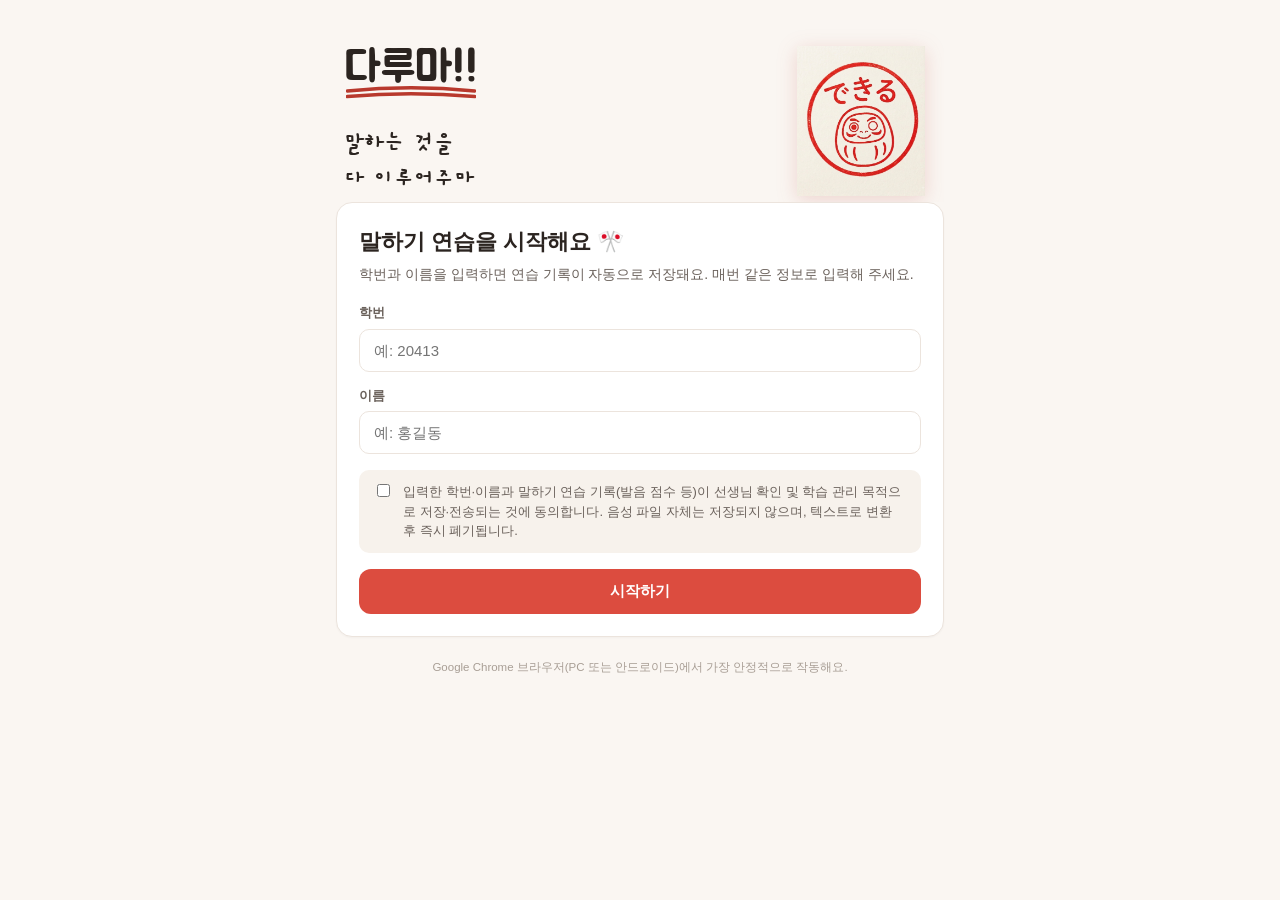
==== problem.html @ 9825a3d6 "화면을 index/problem/finish 3개 페이지로 분리하고 축패스 화면을 전용 페이지로 개편, questions.js 파일명 소문자로 통일 - index.html: 로그인" ====
<!DOCTYPE html>
<html lang="ko">
<head>
<meta charset="UTF-8">
<meta name="viewport" content="width=device-width, initial-scale=1.0, maximum-scale=1">
<title>다루마!! 일본어 말하기 연습</title>
<link rel="preconnect" href="https://fonts.googleapis.com">
<link rel="preconnect" href="https://fonts.gstatic.com" crossorigin>
<link href="https://fonts.googleapis.com/css2?family=Jua&family=Gaegu:wght@400;700&display=swap" rel="stylesheet">
<link rel="stylesheet" href="styles.css">
<script>
  /* 로그인되어 있지 않으면 화면이 잠깐이라도 보이기 전에 바로 로그인 화면으로 이동 */
  try{
    if(!localStorage.getItem("jpk_student_v1")){ location.replace("index.html"); }
  }catch(e){}
</script>
</head>
<body>
<div class="wrap">

  <header class="top">
    <div class="brand"><span class="dot"></span>다루마!!</div>
    <div class="who" id="whoBadge"></div>
  </header>

  <nav class="tabs">
    <button id="tabPractice" class="active">연습하기</button>
    <button id="tabHistory">내 기록</button>
  </nav>

  <!-- ---- 연습 탭 ---- -->
  <div id="panel-practice">
    <div class="card" id="micWarnCard" style="display:none;">
      <div class="warn-box" id="micWarnText"></div>
    </div>

    <div class="card">
      <div class="top-actions"><button class="link-btn" id="btnLogout">다른 학생으로 전환</button></div>
      <h2>카테고리 선택</h2>
      <select class="cat-select" id="selCategory"></select>
      <div class="progress-line">
        <span id="progressText">0 / 0 문장 통과</span>
        <span class="progress-bar"><span class="progress-bar-fill" id="progressBarFill" style="width:0%;"></span></span>
      </div>
    </div>

    <div class="card" id="practiceCard">
      <div class="sentence-box">
        <div class="sentence-jp" id="curJp">문장을 선택해 주세요</div>
        <div class="sentence-ko" id="curKo"></div>
      </div>

      <div class="btn-row">
        <button class="btn btn-outline" id="btnListen">🔊 모범 발음 듣기</button>
      </div>

      <div class="mic-area">
        <button class="mic-btn" id="btnMic">🎤</button>
        <div class="mic-status" id="micStatus">마이크를 눌러 따라 말해보세요</div>
      </div>

      <div id="resultArea"></div>
    </div>

    <div class="card complete-card" id="completeCard" style="display:none;">
      <div class="complete-emoji">🎉</div>
      <h2 id="completeTitle">카테고리를 모두 통과했어요!</h2>
      <p class="complete-desc" id="completeDesc">정말 잘했어요! 다음 카테고리에 도전해볼까요?</p>
      <button class="btn btn-primary" id="btnNextCategory">다음 카테고리로 이동 →</button>
      <button class="btn btn-ghost" id="btnRetryCategory" style="margin-top:10px;">이 카테고리 다시 연습하기</button>
    </div>
  </div>

  <!-- ---- 기록 탭 ---- -->
  <div id="panel-history" style="display:none;">
    <div class="card">
      <h2>나의 연습 기록</h2>
      <div class="stat-grid">
        <div class="stat-box"><div class="v" id="statCount">0</div><div class="l">총 연습 횟수</div></div>
        <div class="stat-box"><div class="v" id="statAvg">0%</div><div class="l">평균 점수</div></div>
        <div class="stat-box"><div class="v" id="statBest">0%</div><div class="l">최고 점수</div></div>
      </div>
      <canvas id="trendCanvas" height="140"></canvas>
      <div id="historyTableWrap"></div>
    </div>
  </div>

</div>

<!-- 연습 문장(문제) 목록은 questions.js에서 불러옵니다. 반드시 index.html과 같은 폴더에 두세요. -->
<script src="questions.js"></script>

<script>
(function(){
"use strict";

/* =========================================================================
   ▼▼▼ 선생님 설정 영역 (SETTINGS) ▼▼▼
   이 블록의 값만 바꾸면 앱 동작을 조정할 수 있습니다.
   ========================================================================= */
const CONFIG = {
  // 1) Google Apps Script 웹앱 배포 후 발급되는 URL을 아래 따옴표 안에 붙여넣으세요.
  //    (설정 가이드 문서 참고) 비워두면 구글시트 전송 없이 브라우저에만 기록이 저장됩니다.
  APPS_SCRIPT_URL: "https://script.google.com/macros/s/AKfycbxWez6QbJUDyUmBMSYqRfmhwI0I-8XwdIQWOw4CRKEzCA2GuaAsmgAgfom8g589A179sg/exec",

  // 2) 통과 기준 점수(%) - 이 점수 이상이면 '통과'로 표시됩니다.
  PASS_THRESHOLD: 80,

  // 3) 앱 제목 등 표시 문구를 바꾸고 싶다면 위 <title>과 .brand 텍스트를 수정하세요.
};

/* 연습 문장 목록은 questions.js 파일이 기본값(오프라인 대비용)입니다.
   Google Apps Script(구글시트의 "문제은행" 탭)에서 실시간으로 불러오는 데 성공하면
   그 내용으로 자동 교체되어, questions.js를 건드리거나 Netlify에 재배포하지 않아도
   구글시트만 수정하면 학생 화면에 바로 반영됩니다. 인터넷 문제 등으로 불러오지 못하면
   questions.js의 내용이 계속 사용됩니다. */
let ACTIVE_SENTENCES = (typeof SENTENCES !== "undefined" ? SENTENCES : []);

/* 4) 채점용 한자→히라가나 보정 사전
   음성 인식은 학생이 한자 없이 히라가나로만 말해도, 결과 텍스트를 한자로 반환하는 경우가 많습니다
   (예: "あした"라고 말해도 인식 결과는 "明日"로 나옴). questions.js의 <ruby>한자<rt>읽기</rt></ruby>
   표기가 있는 단어는 자동으로 이 사전에 채워지므로 따로 추가할 필요가 없습니다.
   아래 목록은 오프라인 대비용 기본값이며, Google Apps Script(구글시트의 "한자읽기" 탭)에서
   실시간으로 불러오는 데 성공하면 그 내용으로 자동 교체됩니다(문제은행과 동일한 방식).
   즉 앞으로는 이 코드를 직접 건드리지 않아도, 구글시트 "한자읽기" 탭에 "한자":"히라가나" 행을
   추가/수정하기만 하면 바로 반영됩니다. */
const READING_OVERRIDES_DEFAULT = {
  // 긴 단어(구)일수록 위에 먼저 매칭되도록 하기 위해 이 사전은 실제 정렬과 무관하게
  // 코드에서 자동으로 "글자 수가 긴 것부터" 우선 적용합니다. 순서는 신경쓰지 않아도 됩니다.
  "明日": "あした",
  "私": "わたし",
  "韓国人": "かんこくじん",
  "高校生": "こうこうせい",
  "お願いします": "おねがいします",
  "何ですか": "なんですか",
  "何が": "なにが",
  "得意": "とくい",
  "料理": "りょうり",
  "数学": "すうがく",
  "上手": "じょうず",
  "お喋り": "おしゃべり",
  "旅行": "りょこう",
  "音楽": "おんがく",
  "食べ物": "たべもの",
  "梅干し": "うめぼし",
  "苦手": "にがて",
  "動物": "どうぶつ",
  "猫": "ねこ",
  "好き": "すき",
  "久しぶり": "ひさしぶり",
  "行ってきます": "いってきます",
  "お邪魔します": "おじゃまします",
  "初めまして": "はじめまして",
  "お帰りなさい": "おかえりなさい",
  "ご馳走様でした": "ごちそうさまでした",
};
let ACTIVE_READING_OVERRIDES = Object.assign({}, READING_OVERRIDES_DEFAULT);

/* =========================================================================
   상태 및 저장소
   ========================================================================= */
const LS_STUDENT = "jpk_student_v1";
const LS_HISTORY_PREFIX = "jpk_history_v1_"; // + studentKey
const LS_PENDING = "jpk_pending_sync_v1";
const LS_PASSED_PREFIX = "jpk_passed_v1_"; // + studentKey

let student = null;         // {id, name}
let currentSentence = null; // {jp, ko, plain, id} — id is null for custom(직접입력) sentences
let recognition = null;
let listening = false;
let wrongStreak = 0;        // 현재 문장에서 연속으로 틀린 횟수
const skippedIds = new Set(); // 3회 연속 오답으로 건너뛴 문장 id (세션 동안만 유지)
const WRONG_STREAK_LIMIT = 3;

const $ = (sel) => document.querySelector(sel);

/* ---- 유틸: ruby 태그 제거하고 순수 텍스트만 추출 ---- */
function stripRuby(html){
  const div = document.createElement("div");
  div.innerHTML = html;
  div.querySelectorAll("rt").forEach(rt => rt.remove());
  return div.textContent.trim();
}

/* ---- 한자→히라가나 보정 사전 만들기: questions.js의 모든 <ruby>한자<rt>읽기</rt></ruby>를
   자동 수집 + READING_OVERRIDES 병합. 채점 시 한자 표기와 히라가나 표기를 같은 것으로 취급하기 위함 ---- */
function buildReadingMap(){
  const map = Object.assign({}, ACTIVE_READING_OVERRIDES);
  const rubyRe = /<ruby>([^<]+)<rt>([^<]+)<\/rt><\/ruby>/g;
  ACTIVE_SENTENCES.forEach(item => {
    let m;
    rubyRe.lastIndex = 0;
    while((m = rubyRe.exec(item.jp))){
      const kanji = m[1], reading = m[2];
      if(!map[kanji]) map[kanji] = reading;
    }
  });
  return map;
}
let READING_MAP = buildReadingMap();
let READING_MAP_KEYS = Object.keys(READING_MAP).sort((a,b) => b.length - a.length);
function refreshReadingMap(){
  READING_MAP = buildReadingMap();
  READING_MAP_KEYS = Object.keys(READING_MAP).sort((a,b) => b.length - a.length);
}

/* ---- 한자를 위 사전을 이용해 히라가나로 치환 (긴 단어부터 우선 치환) ---- */
function toReadingForm(text){
  if(!text) return text;
  let result = text;
  for(const k of READING_MAP_KEYS){
    if(result.indexOf(k) !== -1){
      result = result.split(k).join(READING_MAP[k]);
    }
  }
  return result;
}

/* ---- 정규화: 채점 전에 한자→히라가나 치환, 공백/구두점 제거, NFKC 정규화 ---- */
function normalize(str){
  if(!str) return "";
  let s = str.normalize("NFKC");
  s = toReadingForm(s);
  s = s.replace(/[\s　。、！？!?,\.「」『』・～~"'"'（）()]/g, "");
  return s;
}

/* ---- 레벤슈타인 거리 ---- */
function levenshtein(a, b){
  const al = a.length, bl = b.length;
  if(al === 0) return bl;
  if(bl === 0) return al;
  const dp = new Array(bl + 1);
  for(let j = 0; j <= bl; j++) dp[j] = j;
  for(let i = 1; i <= al; i++){
    let prev = dp[0];
    dp[0] = i;
    for(let j = 1; j <= bl; j++){
      const tmp = dp[j];
      dp[j] = Math.min(
        dp[j] + 1,
        dp[j-1] + 1,
        prev + (a[i-1] === b[j-1] ? 0 : 1)
      );
      prev = tmp;
    }
  }
  return dp[bl];
}

/* ---- 점수 계산 (0~100) ---- */
function scoreOf(target, heard){
  const t = normalize(target);
  const h = normalize(heard);
  if(t.length === 0) return 0;
  const dist = levenshtein(t, h);
  const maxLen = Math.max(t.length, h.length);
  const sim = Math.max(0, 1 - dist / maxLen);
  return Math.round(sim * 100);
}

/* ---- 최장 공통 부분수열 기반 diff 표시(정답 문장 기준으로 맞은 글자 강조) ---- */
function diffHighlight(target, heard){
  const t = normalize(target);
  const h = normalize(heard);
  const tl = t.length, hl = h.length;
  const dp = Array.from({length:tl+1}, () => new Array(hl+1).fill(0));
  for(let i=1;i<=tl;i++){
    for(let j=1;j<=hl;j++){
      dp[i][j] = t[i-1]===h[j-1] ? dp[i-1][j-1]+1 : Math.max(dp[i-1][j], dp[i][j-1]);
    }
  }
  let i=tl, j=hl;
  const matched = new Array(tl).fill(false);
  while(i>0 && j>0){
    if(t[i-1]===h[j-1]){ matched[i-1]=true; i--; j--; }
    else if(dp[i-1][j] >= dp[i][j-1]) i--;
    else j--;
  }
  let out = "";
  for(let k=0;k<tl;k++){
    out += matched[k] ? `<span class="m">${t[k]}</span>` : `<span class="x">${t[k]}</span>`;
  }
  return out;
}

/* =========================================================================
   로그인 세션
   ========================================================================= */
function studentKey(s){ return (s.id + "_" + s.name).replace(/\s+/g,""); }

function loadStudent(){
  try{
    const raw = localStorage.getItem(LS_STUDENT);
    return raw ? JSON.parse(raw) : null;
  }catch(e){ return null; }
}

function initMain(){
  $("#whoBadge").textContent = student ? (student.name + " (" + student.id + ")") : "";
  loadCategory();
  renderHistory();
}

$("#btnLogout").addEventListener("click", () => {
  if(!confirm("다른 학생으로 전환할까요? (내 기록은 이 브라우저에 그대로 남아있어요)")) return;
  localStorage.removeItem(LS_STUDENT);
  location.href = "index.html";
});

/* =========================================================================
   탭 전환
   ========================================================================= */
$("#tabPractice").addEventListener("click", () => switchTab("practice"));
$("#tabHistory").addEventListener("click", () => switchTab("history"));
function switchTab(name){
  const isP = name === "practice";
  $("#tabPractice").classList.toggle("active", isP);
  $("#tabHistory").classList.toggle("active", !isP);
  $("#panel-practice").style.display = isP ? "" : "none";
  $("#panel-history").style.display = isP ? "none" : "";
  if(!isP) renderHistory();
}

/* =========================================================================
   카테고리 선택 & 순차 진행(통과제) UI
   ========================================================================= */
function getCategoryList(){
  return [...new Set(ACTIVE_SENTENCES.map(s => s.category))];
}
function getSentencesForCategory(cat){
  return ACTIVE_SENTENCES.filter(s => s.category === cat);
}
function sentenceId(item){
  return item.category + "||" + item.jp;
}

/* ---- 통과 기록(카테고리별 진행 상황) 저장소 ---- */
function passedKey(){ return LS_PASSED_PREFIX + studentKey(student); }
function getPassedSet(){
  try{
    const raw = localStorage.getItem(passedKey());
    return new Set(raw ? JSON.parse(raw) : []);
  }catch(e){ return new Set(); }
}
function savePassedSet(set){
  localStorage.setItem(passedKey(), JSON.stringify([...set]));
}
function markPassed(id){
  const set = getPassedSet();
  set.add(id);
  savePassedSet(set);
}
function findFirstUnpassed(cat){
  const list = getSentencesForCategory(cat);
  const passed = getPassedSet();
  const candidate = list.find(item => !passed.has(sentenceId(item)) && !skippedIds.has(sentenceId(item)));
  if(candidate) return candidate;
  // 이번 세션에서 건너뛴 문장만 남았다면, 다시 처음부터 도전할 수 있도록 순환시킨다.
  return list.find(item => !passed.has(sentenceId(item))) || null;
}
function countPassedInCategory(cat){
  const list = getSentencesForCategory(cat);
  const passed = getPassedSet();
  return list.filter(item => passed.has(sentenceId(item))).length;
}
/* ---- 모든 카테고리의 모든 문장을 다 통과했는지 확인 (축패스 화면 이동 기준) ---- */
function isEverythingPassed(){
  if(ACTIVE_SENTENCES.length === 0) return false;
  const passed = getPassedSet();
  return ACTIVE_SENTENCES.every(item => passed.has(sentenceId(item)));
}

function populateCategories(){
  const cats = getCategoryList();
  const sel = $("#selCategory");
  sel.innerHTML = cats.map(c => `<option value="${c}">${c}</option>`).join("");
  sel.addEventListener("change", loadCategory);
}

/* 현재 선택된 카테고리를 기준으로, 아직 통과하지 못한 첫 문장을 보여주거나
   전부 통과했다면 축하 카드를 보여준다. */
function loadCategory(){
  if(!student) return;
  const cat = $("#selCategory").value;
  renderProgress(cat);

  const item = findFirstUnpassed(cat);
  if(item){
    $("#practiceCard").style.display = "";
    $("#completeCard").style.display = "none";
    setCurrentSentence(item.jp, item.ko, sentenceId(item));
  }else{
    $("#practiceCard").style.display = "none";
    showCategoryComplete(cat);
  }
}

function renderProgress(cat){
  const total = getSentencesForCategory(cat).length;
  const passed = countPassedInCategory(cat);
  $("#progressText").textContent = `${passed} / ${total} 문장 통과`;
  $("#progressBarFill").style.width = (total ? Math.round(passed/total*100) : 0) + "%";
}

function showCategoryComplete(cat){
  const cats = getCategoryList();
  const idx = cats.indexOf(cat);
  const nextCat = cats[idx+1];

  $("#completeCard").style.display = "";
  if(nextCat){
    $("#completeTitle").textContent = `'${cat}' 카테고리를 모두 통과했어요!`;
    $("#completeDesc").textContent = "정말 잘했어요! 다음 카테고리에 도전해볼까요?";
    $("#btnNextCategory").style.display = "";
    $("#btnNextCategory").textContent = `다음 카테고리(${nextCat})로 이동 →`;
  }else{
    $("#completeTitle").textContent = "모든 카테고리를 통과했어요! 🏆";
    $("#completeDesc").textContent = "모든 문장을 다 익혔어요. 정말 대단해요!";
    $("#btnNextCategory").style.display = "none";
  }
}

$("#btnNextCategory").addEventListener("click", () => {
  const cats = getCategoryList();
  const idx = cats.indexOf($("#selCategory").value);
  const nextCat = cats[idx+1];
  if(!nextCat) return;
  $("#selCategory").value = nextCat;
  loadCategory();
});

$("#btnRetryCategory").addEventListener("click", () => {
  const cat = $("#selCategory").value;
  if(!confirm(`'${cat}' 카테고리의 통과 기록을 초기화하고 처음부터 다시 연습할까요?`)) return;
  const set = getPassedSet();
  getSentencesForCategory(cat).forEach(item => set.delete(sentenceId(item)));
  savePassedSet(set);
  loadCategory();
});

function setCurrentSentence(jpHtml, ko, id){
  currentSentence = { jp: jpHtml, ko: ko || "", plain: stripRuby(jpHtml), id: id || null };
  wrongStreak = 0;
  $("#curJp").innerHTML = jpHtml;
  $("#curKo").textContent = ko || "";
  $("#resultArea").innerHTML = "";
  $("#micStatus").textContent = "마이크를 눌러 따라 말해보세요";
}

/* =========================================================================
   모범 발음 듣기 (TTS)
   ========================================================================= */
const TTS_UNSUPPORTED_MSG = "이 브라우저는 발음 듣기 기능을 지원하지 않아요. Google Chrome(PC 또는 안드로이드)에서 접속해 주세요.";
const TTS_FAILED_MSG = "발음 재생에 실패했어요. 다른 브라우저(Chrome 권장)에서 다시 시도해 주세요.";

$("#btnListen").addEventListener("click", () => {
  if(!currentSentence){ alert("먼저 문장을 선택해 주세요."); return; }
  if(!("speechSynthesis" in window)){ alert(TTS_UNSUPPORTED_MSG); return; }
  const utter = new SpeechSynthesisUtterance(currentSentence.plain);
  utter.lang = "ja-JP";
  utter.rate = 0.9;
  utter.onerror = () => { alert(TTS_FAILED_MSG); };
  try{
    window.speechSynthesis.cancel();
    window.speechSynthesis.speak(utter);
  }catch(err){
    alert(TTS_FAILED_MSG);
  }
});

/* =========================================================================
   음성 인식 (Web Speech API)
   ========================================================================= */
const SpeechRecognitionAPI = window.SpeechRecognition || window.webkitSpeechRecognition;
const MIC_UNSUPPORTED_MSG = "⚠️ 이 브라우저는 음성 인식을 지원하지 않아요. Google Chrome(PC 또는 안드로이드)에서 접속해 주세요. (iPhone Safari는 지원되지 않습니다)";

function initSpeechWarning(){
  if(!SpeechRecognitionAPI){
    $("#micWarnCard").style.display = "";
    $("#micWarnText").textContent = MIC_UNSUPPORTED_MSG;
    $("#btnMic").disabled = true;
    $("#btnMic").style.opacity = "0.4";
    alert(MIC_UNSUPPORTED_MSG);
  }
}

$("#btnMic").addEventListener("click", () => {
  if(!SpeechRecognitionAPI){ return; }
  if(!currentSentence){ alert("먼저 연습할 문장을 선택해 주세요."); return; }
  if(listening){ stopListening(); return; }
  startListening();
});

function startListening(){
  recognition = new SpeechRecognitionAPI();
  recognition.lang = "ja-JP";
  recognition.interimResults = false;
  recognition.maxAlternatives = 1;

  listening = true;
  $("#btnMic").classList.add("listening");
  $("#micStatus").textContent = "듣고 있어요... 문장을 말해보세요";
  $("#resultArea").innerHTML = "";

  recognition.onresult = (e) => {
    const heard = e.results[0][0].transcript;
    handleResult(heard);
  };
  recognition.onerror = (e) => {
    stopListening();
    let msg = "음성 인식 중 오류가 발생했어요. 다시 시도해 주세요.";
    let popup = null;
    if(e.error === "not-allowed" || e.error === "service-not-allowed"){
      msg = "마이크 사용 권한을 허용해 주세요.";
      popup = "마이크 사용 권한이 차단되어 있어요. 브라우저 주소창 옆 아이콘에서 마이크 권한을 허용한 뒤 다시 시도해 주세요.";
    } else if(e.error === "no-speech"){
      msg = "음성이 감지되지 않았어요. 다시 눌러서 말해보세요.";
    } else if(e.error === "audio-capture"){
      msg = "마이크를 찾을 수 없어요.";
      popup = "마이크를 찾을 수 없어요. 마이크가 연결되어 있는지, 다른 프로그램에서 사용 중이지 않은지 확인해 주세요.";
    } else if(e.error === "language-not-supported"){
      msg = "이 브라우저는 일본어 음성 인식을 지원하지 않아요.";
      popup = "이 브라우저는 일본어 음성 인식을 지원하지 않아요. Google Chrome(PC 또는 안드로이드)에서 다시 시도해 주세요.";
    } else if(e.error === "network"){
      msg = "네트워크 오류로 음성 인식에 실패했어요.";
      popup = "네트워크 오류로 음성 인식에 실패했어요. 인터넷 연결을 확인하거나 다른 브라우저(Chrome 권장)에서 다시 시도해 주세요.";
    } else if(e.error !== "aborted"){
      popup = "음성 인식 중 오류가 발생했어요. 계속되면 다른 브라우저(Chrome 권장)에서 다시 시도해 주세요.";
    }
    $("#micStatus").textContent = msg;
    if(popup) alert(popup);
  };
  recognition.onend = () => { stopListening(); };

  try{ recognition.start(); }catch(err){ stopListening(); alert(MIC_UNSUPPORTED_MSG); }
}
function stopListening(){
  listening = false;
  $("#btnMic").classList.remove("listening");
  if(recognition){ try{ recognition.stop(); }catch(e){} }
}

/* =========================================================================
   채점 결과 처리 및 기록 저장/전송
   ========================================================================= */
function handleResult(heardText){
  const target = currentSentence.plain;
  const score = scoreOf(target, heardText);
  const pass = score >= CONFIG.PASS_THRESHOLD;
  const diffHtml = diffHighlight(target, heardText);

  $("#micStatus").textContent = "마이크를 눌러 다시 연습해보세요";

  const record = {
    ts: new Date().toISOString(),
    studentId: student.id,
    studentName: student.name,
    sentence: target,
    recognized: heardText,
    score: score,
    pass: pass
  };
  saveLocalRecord(record);
  sendToSheet(record);

  const isTracked = !!currentSentence.id;
  if(pass && isTracked){
    markPassed(currentSentence.id);
    renderProgress($("#selCategory").value);
    wrongStreak = 0;
  }

  let autoAdvance = false;
  if(!pass){
    wrongStreak++;
    if(isTracked && wrongStreak >= WRONG_STREAK_LIMIT){
      skippedIds.add(currentSentence.id);
      wrongStreak = 0;
      autoAdvance = true;
    }
  }

  const finished = pass && isTracked && isEverythingPassed();
  renderResult(pass, score, diffHtml, heardText, isTracked, autoAdvance, finished);

  if(finished){
    setTimeout(() => { location.href = "finish.html"; }, 1400);
  }else if(autoAdvance){
    setTimeout(loadCategory, 1600);
  }
}

function renderResult(pass, score, diffHtml, heardText, isTracked, autoAdvance, finished){
  const cls = pass ? "pass" : "retry";
  const label = pass ? "✅ 통과!" : (autoAdvance ? "❌ 오답 (3회 연속)" : "🔁 다시 도전!");
  const advanceBtn = (pass && isTracked && !finished)
    ? `<button class="btn btn-primary" id="btnAdvance" style="margin-top:14px;">다음 문장 보기 →</button>`
    : "";
  const autoAdvanceNote = autoAdvance
    ? `<div class="small-note" style="color:var(--bad);font-weight:700;">3번 연속 오답이라 오답으로 기록하고 잠시 후 다음 문장으로 넘어갈게요...</div>`
    : "";
  const finishedNote = finished
    ? `<div class="small-note" style="color:var(--good);font-weight:700;">🎉 모든 문장을 다 익혔어요! 잠시 후 축하 화면으로 이동할게요...</div>`
    : "";
  $("#resultArea").innerHTML = `
    <div class="result-card ${cls}">
      <div class="result-top">
        <div class="result-badge ${cls}">${label}</div>
        <div class="score-num">${score}<span style="font-size:14px;">%</span></div>
      </div>
      <div class="diff-line">${diffHtml}</div>
      <div class="heard-label">내가 말한 것으로 인식된 내용</div>
      <div style="font-size:14px;color:var(--sub);">${heardText || "(인식된 내용 없음)"}</div>
      <div class="small-note">초록색: 정답과 일치 · 빨간색: 정답과 다름 (기준: ${CONFIG.PASS_THRESHOLD}% 이상 통과)</div>
      <div class="sync-note"><span class="dot-sync ${CONFIG.APPS_SCRIPT_URL ? "pending" : ""}" id="syncDot"></span><span id="syncText">${CONFIG.APPS_SCRIPT_URL ? "구글시트로 전송 중..." : "이 기기에만 저장됨 (구글시트 연동 미설정)"}</span></div>
      ${autoAdvanceNote}
      ${finishedNote}
      ${advanceBtn}
    </div>
  `;
  if(pass && isTracked && !finished){
    $("#btnAdvance").addEventListener("click", loadCategory);
  }
}

/* ---- 로컬 기록 저장 ---- */
function historyKey(){ return LS_HISTORY_PREFIX + studentKey(student); }
function getLocalHistory(){
  try{
    const raw = localStorage.getItem(historyKey());
    return raw ? JSON.parse(raw) : [];
  }catch(e){ return []; }
}
function saveLocalRecord(record){
  const hist = getLocalHistory();
  hist.push(record);
  localStorage.setItem(historyKey(), JSON.stringify(hist));
}

/* ---- 구글시트 전송 (Google Apps Script 웹앱, no-cors 방식) ---- */
function sendToSheet(record){
  if(!CONFIG.APPS_SCRIPT_URL){ return; }
  postRecord(record).then(() => {
    markSyncDot(true);
  }).catch(() => {
    queuePending(record);
    markSyncDot(false);
  });
  flushPending();
}
function markSyncDot(ok){
  const dot = document.getElementById("syncDot");
  const text = document.getElementById("syncText");
  if(!dot) return;
  dot.classList.remove("pending");
  dot.classList.add(ok ? "ok" : "");
  if(text) text.textContent = ok ? "구글시트에 저장 완료" : "전송 실패 - 다음 접속 시 자동 재전송";
}
function postRecord(record){
  return fetch(CONFIG.APPS_SCRIPT_URL, {
    method: "POST",
    mode: "no-cors",
    headers: { "Content-Type": "text/plain;charset=utf-8" },
    body: JSON.stringify(record)
  });
  // no-cors 모드에서는 응답 내용을 읽을 수 없어 성공 여부를 확실히 알 수 없지만,
  // 네트워크 오류가 없다면 정상적으로 스프레드시트에 기록됩니다.
}
function queuePending(record){
  let pending = [];
  try{ pending = JSON.parse(localStorage.getItem(LS_PENDING) || "[]"); }catch(e){}
  pending.push(record);
  localStorage.setItem(LS_PENDING, JSON.stringify(pending));
}
function flushPending(){
  if(!CONFIG.APPS_SCRIPT_URL) return;
  let pending = [];
  try{ pending = JSON.parse(localStorage.getItem(LS_PENDING) || "[]"); }catch(e){}
  if(pending.length === 0) return;
  localStorage.setItem(LS_PENDING, "[]");
  pending.forEach(r => { postRecord(r).catch(() => queuePending(r)); });
}

/* =========================================================================
   구글시트(문제은행 탭)에서 연습 문장 목록 실시간 불러오기
   실패하거나 구글시트 연동이 설정되어 있지 않으면 questions.js의 기본 목록을 그대로 사용한다.
   ========================================================================= */
function loadSentencesFromSheet(){
  if(!CONFIG.APPS_SCRIPT_URL) return Promise.resolve(false);
  const controller = (typeof AbortController !== "undefined") ? new AbortController() : null;
  const timer = controller ? setTimeout(() => controller.abort(), 6000) : null;
  return fetch(CONFIG.APPS_SCRIPT_URL + "?action=sentences", {
    method: "GET",
    signal: controller ? controller.signal : undefined
  }).then(res => {
    if(timer) clearTimeout(timer);
    if(!res.ok) return false;
    return res.json();
  }).then(data => {
    if(!Array.isArray(data) || data.length === 0) return false;
    const valid = data.every(item => item && typeof item.category === "string" && typeof item.jp === "string");
    if(!valid) return false;
    ACTIVE_SENTENCES = data.map(item => ({ category: item.category, jp: item.jp, ko: item.ko || "" }));
    refreshReadingMap();
    return true;
  }).catch(() => {
    if(timer) clearTimeout(timer);
    return false;
  });
}

/* =========================================================================
   구글시트(한자읽기 탭)에서 한자→히라가나 보정 사전 실시간 불러오기
   실패하거나 구글시트 연동이 설정되어 있지 않으면 위 READING_OVERRIDES_DEFAULT를 그대로 사용한다.
   ========================================================================= */
function loadReadingOverridesFromSheet(){
  if(!CONFIG.APPS_SCRIPT_URL) return Promise.resolve(false);
  const controller = (typeof AbortController !== "undefined") ? new AbortController() : null;
  const timer = controller ? setTimeout(() => controller.abort(), 6000) : null;
  return fetch(CONFIG.APPS_SCRIPT_URL + "?action=readings", {
    method: "GET",
    signal: controller ? controller.signal : undefined
  }).then(res => {
    if(timer) clearTimeout(timer);
    if(!res.ok) return false;
    return res.json();
  }).then(data => {
    if(!Array.isArray(data) || data.length === 0) return false;
    const valid = data.every(item => item && typeof item.kanji === "string" && typeof item.reading === "string");
    if(!valid) return false;
    const map = {};
    data.forEach(item => { if(item.kanji) map[item.kanji] = item.reading; });
    ACTIVE_READING_OVERRIDES = map;
    refreshReadingMap();
    return true;
  }).catch(() => {
    if(timer) clearTimeout(timer);
    return false;
  });
}

/* =========================================================================
   기록 탭 렌더링
   ========================================================================= */
function renderHistory(){
  if(!student) return;
  const hist = getLocalHistory();
  const count = hist.length;
  const avg = count ? Math.round(hist.reduce((a,r)=>a+r.score,0)/count) : 0;
  const best = count ? Math.max(...hist.map(r=>r.score)) : 0;

  $("#statCount").textContent = count;
  $("#statAvg").textContent = avg + "%";
  $("#statBest").textContent = best + "%";

  drawTrend(hist);

  if(count === 0){
    $("#historyTableWrap").innerHTML = `<div class="empty">아직 연습 기록이 없어요. '연습하기' 탭에서 첫 문장을 말해보세요!</div>`;
    return;
  }

  const rows = hist.slice().reverse().slice(0, 50).map(r => {
    const d = new Date(r.ts);
    const dateStr = `${d.getMonth()+1}/${d.getDate()} ${String(d.getHours()).padStart(2,"0")}:${String(d.getMinutes()).padStart(2,"0")}`;
    const color = r.pass ? "var(--good)" : "var(--bad)";
    return `<tr>
      <td>${dateStr}</td>
      <td style="max-width:150px;overflow:hidden;text-overflow:ellipsis;white-space:nowrap;">${r.sentence}</td>
      <td class="score-cell" style="color:${color}">${r.score}%</td>
    </tr>`;
  }).join("");

  $("#historyTableWrap").innerHTML = `
    <table>
      <thead><tr><th>날짜</th><th>문장</th><th>점수</th></tr></thead>
      <tbody>${rows}</tbody>
    </table>
  `;
}

function drawTrend(hist){
  const canvas = document.getElementById("trendCanvas");
  const ctx = canvas.getContext("2d");
  const dpr = window.devicePixelRatio || 1;
  const cssW = canvas.clientWidth || 300;
  const cssH = 140;
  canvas.width = cssW * dpr; canvas.height = cssH * dpr;
  ctx.setTransform(dpr,0,0,dpr,0,0);
  ctx.clearRect(0,0,cssW,cssH);

  if(hist.length === 0) return;

  const data = hist.slice(-20).map(r=>r.score);
  const padL = 30, padR = 10, padT = 14, padB = 20;
  const w = cssW - padL - padR, h = cssH - padT - padB;

  ctx.strokeStyle = "#ece4dd";
  ctx.lineWidth = 1;
  [0,25,50,75,100].forEach(v => {
    const y = padT + h - (v/100)*h;
    ctx.beginPath(); ctx.moveTo(padL,y); ctx.lineTo(cssW-padR,y); ctx.stroke();
    ctx.fillStyle = "#a89e95"; ctx.font = "10px sans-serif";
    ctx.fillText(v+"%", 2, y+3);
  });

  // 통과선
  const passY = padT + h - (CONFIG.PASS_THRESHOLD/100)*h;
  ctx.strokeStyle = "#e0a12a";
  ctx.setLineDash([4,3]);
  ctx.beginPath(); ctx.moveTo(padL,passY); ctx.lineTo(cssW-padR,passY); ctx.stroke();
  ctx.setLineDash([]);

  // 점수 라인
  ctx.strokeStyle = "#dc4c3f";
  ctx.lineWidth = 2.5;
  ctx.beginPath();
  data.forEach((v,i) => {
    const x = data.length === 1 ? padL : padL + (i/(data.length-1))*w;
    const y = padT + h - (v/100)*h;
    if(i===0) ctx.moveTo(x,y); else ctx.lineTo(x,y);
  });
  ctx.stroke();

  ctx.fillStyle = "#dc4c3f";
  data.forEach((v,i) => {
    const x = data.length === 1 ? padL : padL + (i/(data.length-1))*w;
    const y = padT + h - (v/100)*h;
    ctx.beginPath(); ctx.arc(x,y,3,0,Math.PI*2); ctx.fill();
  });
}

/* =========================================================================
   초기화
   ========================================================================= */
async function init(){
  student = loadStudent();
  if(!student){ location.replace("index.html"); return; }

  initSpeechWarning();
  // 성공하면 구글시트 최신 내용, 실패해도 각각 questions.js / READING_OVERRIDES_DEFAULT로 계속 진행
  await Promise.all([loadSentencesFromSheet(), loadReadingOverridesFromSheet()]);
  populateCategories();
  initMain();
  flushPending();
  window.addEventListener("resize", () => { if(student) drawTrend(getLocalHistory()); });
}
init();

})();
</script>
</body>
</html>
---- styles.css ----
:root{
  --primary:#dc4c3f;
  --primary-dark:#b8392d;
  --primary-light:#fdeceb;
  --ink:#2b2420;
  --sub:#6b625c;
  --bg:#faf6f2;
  --card:#ffffff;
  --line:#ece4dd;
  --good:#2f9e5c;
  --good-bg:#eafaf1;
  --bad:#d8483e;
  --bad-bg:#fdeceb;
  --radius:16px;
}
*{box-sizing:border-box;}
html,body{margin:0;padding:0;}
body{
  font-family:"Pretendard","Apple SD Gothic Neo","Noto Sans KR",-apple-system,BlinkMacSystemFont,sans-serif;
  background:var(--bg);
  color:var(--ink);
  min-height:100vh;
  line-height:1.5;
}
.wrap{max-width:640px;margin:0 auto;padding:20px 16px 60px;}
header.top{
  display:flex;align-items:center;justify-content:space-between;
  padding:14px 4px 18px;
}
header.top .brand{display:flex;align-items:center;gap:8px;font-weight:800;font-size:18px;font-family:"Jua",sans-serif;}
header.top .brand .dot{width:10px;height:10px;border-radius:50%;background:var(--primary);}
header.top .who{font-size:13px;color:var(--sub);}

/* ===== 첫 화면 상단 히어로(다루마 타이틀 + 지니) ===== */
.hero{position:relative;padding:26px 8px 6px;overflow:hidden;}
.hero-inner{display:flex;align-items:center;justify-content:space-between;gap:10px;}
.hero-text{flex:1;min-width:0;}
.hero-title{
  font-family:"Jua",sans-serif;font-size:44px;color:var(--ink);line-height:1;
  display:inline-block;position:relative;margin:0 0 14px;
}
.hero-title .underline{position:absolute;left:2px;right:2px;bottom:-10px;height:14px;}
.hero-title .underline svg{width:100%;height:100%;display:block;}
.hero-sub{
  font-family:"Gaegu",sans-serif;font-weight:700;font-size:24px;color:var(--ink);
  line-height:1.45;margin-top:22px;
}
.hero-genie{width:150px;height:150px;flex-shrink:0;object-fit:contain;filter:drop-shadow(0 4px 10px rgba(184,57,45,.18));}
@media (max-width:420px){
  .hero-title{font-size:34px;}
  .hero-sub{font-size:18px;}
  .hero-genie{width:112px;height:112px;}
}
nav.tabs{
  display:flex;gap:6px;background:#fff;border:1px solid var(--line);
  border-radius:999px;padding:4px;margin-bottom:18px;
}
nav.tabs button{
  flex:1;border:none;background:transparent;padding:10px 8px;border-radius:999px;
  font-size:14px;font-weight:700;color:var(--sub);cursor:pointer;transition:.15s;
}
nav.tabs button.active{background:var(--primary);color:#fff;}
.card{
  background:var(--card);border:1px solid var(--line);border-radius:var(--radius);
  padding:22px;margin-bottom:16px;box-shadow:0 1px 2px rgba(30,20,10,.03);
}
h1{font-size:22px;margin:0 0 6px;}
h2{font-size:17px;margin:0 0 12px;}
p.desc{color:var(--sub);font-size:14px;margin:0 0 18px;}
label{display:block;font-size:13px;font-weight:700;color:var(--sub);margin:14px 0 6px;}
label:first-of-type{margin-top:0;}
input[type=text], select, textarea{
  width:100%;padding:12px 14px;border:1.5px solid var(--line);border-radius:10px;
  font-size:15px;background:#fff;color:var(--ink);font-family:inherit;
}
input[type=text]:focus, select:focus, textarea:focus{outline:none;border-color:var(--primary);}
.btn{
  display:inline-flex;align-items:center;justify-content:center;gap:8px;
  padding:13px 18px;border-radius:12px;border:none;font-size:15px;font-weight:800;
  cursor:pointer;transition:.15s;width:100%;
}
.btn-primary{background:var(--primary);color:#fff;}
.btn-primary:hover{background:var(--primary-dark);}
.btn-primary:disabled{background:#e3bab3;cursor:not-allowed;}
.btn-outline{background:#fff;color:var(--primary);border:1.5px solid var(--primary);}
.btn-ghost{background:#f4efe9;color:var(--ink);}
.btn-row{display:flex;gap:10px;}
.btn-row .btn{width:auto;flex:1;}
.consent{
  display:flex;gap:10px;align-items:flex-start;background:#f7f2ec;border-radius:10px;
  padding:12px 14px;font-size:12.5px;color:var(--sub);margin:16px 0;
}
.consent input{margin-top:2px;}
.chip{
  display:inline-block;font-size:11.5px;font-weight:700;padding:3px 10px;border-radius:999px;
  background:var(--primary-light);color:var(--primary-dark);
}
.sentence-box{
  background:#fff8f4;border:1.5px dashed #e9c6bd;border-radius:14px;
  padding:22px 18px;text-align:center;margin:16px 0;
}
.progress-line{display:flex;align-items:center;gap:10px;margin-top:12px;font-size:12.5px;color:var(--sub);font-weight:600;}
.progress-bar{flex:1;height:7px;background:#f0e8e2;border-radius:999px;overflow:hidden;}
.progress-bar-fill{height:100%;background:var(--primary);border-radius:999px;transition:width .25s;}
.complete-card{text-align:center;}
.complete-emoji{font-size:46px;line-height:1;margin-bottom:8px;}
.complete-card h2{margin-bottom:8px;}
.complete-desc{color:var(--sub);font-size:14px;margin:0 0 20px;}
.sentence-jp{font-size:26px;font-weight:800;letter-spacing:.5px;line-height:1.6;}
.sentence-jp ruby rt{font-size:12px;color:var(--sub);font-weight:600;}
.sentence-ko{font-size:14px;color:var(--sub);margin-top:8px;}
.mic-area{display:flex;flex-direction:column;align-items:center;gap:10px;margin:22px 0 10px;}
.mic-btn{
  width:88px;height:88px;border-radius:50%;border:none;background:var(--primary);
  color:#fff;font-size:32px;cursor:pointer;display:flex;align-items:center;justify-content:center;
  box-shadow:0 4px 14px rgba(220,76,63,.35);transition:.15s;
}
.mic-btn:active{transform:scale(.94);}
.mic-btn.listening{
  background:var(--bad);animation:pulse 1.1s infinite;
}
@keyframes pulse{
  0%{box-shadow:0 0 0 0 rgba(216,72,62,.5);}
  70%{box-shadow:0 0 0 18px rgba(216,72,62,0);}
  100%{box-shadow:0 0 0 0 rgba(216,72,62,0);}
}

/* ===== 모든 카테고리 통과 축하 화면(폭죽 + 다루마) - finish.html 전용 ===== */
.finish-page{
  min-height:100vh;display:flex;align-items:center;justify-content:center;
  position:relative;overflow:hidden;
  background:linear-gradient(160deg,var(--primary) 0%,var(--primary-dark) 100%);
}
#fireworksCanvas{position:absolute;inset:0;width:100%;height:100%;}
.celeb-content{position:relative;z-index:1;text-align:center;padding:20px;}
.celeb-daruma{
  width:190px;height:190px;object-fit:contain;
  filter:drop-shadow(0 10px 22px rgba(0,0,0,.4));opacity:0;
}
.celeb-daruma.animate{
  animation:darumaPop .6s cubic-bezier(.34,1.56,.64,1) forwards,
            darumaTalk 1s ease-in-out .6s infinite;
}
@keyframes darumaPop{
  0%{opacity:0;transform:translateY(140px) scale(.2) rotate(-10deg);}
  55%{opacity:1;transform:translateY(-20px) scale(1.18) rotate(5deg);}
  78%{transform:translateY(8px) scale(.94) rotate(-3deg);}
  100%{opacity:1;transform:translateY(0) scale(1) rotate(0deg);}
}
@keyframes darumaTalk{
  0%,100%{transform:translateY(0) scale(1,1);}
  50%{transform:translateY(-12px) scale(1.05,.95);}
}
.celeb-text{
  font-family:"Jua",sans-serif;font-size:40px;color:#fff;margin-top:10px;opacity:0;
  text-shadow:0 3px 0 var(--primary-dark),0 8px 18px rgba(0,0,0,.45);
}
.celeb-text.animate{
  animation:celebTextPop .5s cubic-bezier(.34,1.56,.64,1) .5s forwards;
}
@keyframes celebTextPop{
  0%{opacity:0;transform:scale(.3) translateY(30px);}
  70%{opacity:1;transform:scale(1.12) translateY(-4px);}
  100%{opacity:1;transform:scale(1) translateY(0);}
}
.celeb-close{margin-top:28px;width:auto;padding:12px 28px;}
@media (max-width:420px){
  .celeb-daruma{width:140px;height:140px;}
  .celeb-text{font-size:28px;}
}

.mic-status{font-size:13px;color:var(--sub);font-weight:600;min-height:18px;}
.result-card{border-radius:14px;padding:18px;margin-top:16px;}
.result-card.pass{background:var(--good-bg);border:1.5px solid #b7e6c7;}
.result-card.retry{background:var(--bad-bg);border:1.5px solid #f2c2bd;}
.result-top{display:flex;align-items:center;justify-content:space-between;margin-bottom:10px;}
.result-badge{font-weight:800;font-size:15px;}
.result-badge.pass{color:var(--good);}
.result-badge.retry{color:var(--bad);}
.score-num{font-size:26px;font-weight:900;}
.diff-line{font-size:19px;font-weight:700;line-height:1.7;word-break:keep-all;margin:6px 0;}
.diff-line .m{color:var(--good);}
.diff-line .x{color:var(--bad);text-decoration:line-through;opacity:.7;}
.heard-label{font-size:12px;color:var(--sub);font-weight:700;margin-top:10px;}
.small-note{font-size:12px;color:var(--sub);margin-top:10px;}
.sync-note{font-size:11.5px;margin-top:8px;display:flex;align-items:center;gap:6px;color:var(--sub);}
.dot-sync{width:7px;height:7px;border-radius:50%;background:#c9c1ba;}
.dot-sync.ok{background:var(--good);}
.dot-sync.pending{background:#e0a12a;}
table{width:100%;border-collapse:collapse;font-size:13.5px;}
th,td{padding:9px 6px;text-align:left;border-bottom:1px solid var(--line);}
th{color:var(--sub);font-weight:700;font-size:12px;}
td.score-cell{font-weight:800;}
.stat-grid{display:grid;grid-template-columns:repeat(3,1fr);gap:10px;margin-bottom:18px;}
.stat-box{background:#f7f2ec;border-radius:12px;padding:14px 8px;text-align:center;}
.stat-box .v{font-size:20px;font-weight:900;color:var(--primary-dark);}
.stat-box .l{font-size:11px;color:var(--sub);margin-top:2px;}
canvas{width:100%;height:140px;display:block;margin:6px 0 4px;}
.empty{text-align:center;color:var(--sub);font-size:13.5px;padding:30px 10px;}
.footer-note{text-align:center;font-size:11.5px;color:#a89e95;margin-top:22px;}
.warn-box{background:#fff6e0;border:1px solid #f0d78c;border-radius:10px;padding:12px 14px;font-size:13px;color:#7a5e12;margin-bottom:16px;}
.switch-link{background:none;border:none;color:var(--primary);font-weight:700;font-size:13px;cursor:pointer;padding:4px 0;}
select.cat-select{margin-bottom:10px;}
.top-actions{display:flex;justify-content:flex-end;margin-bottom:6px;}
.link-btn{background:none;border:none;color:var(--sub);font-size:12.5px;cursor:pointer;text-decoration:underline;}
@media (max-width:380px){
  .sentence-jp{font-size:22px;}
  .stat-box .v{font-size:17px;}
}
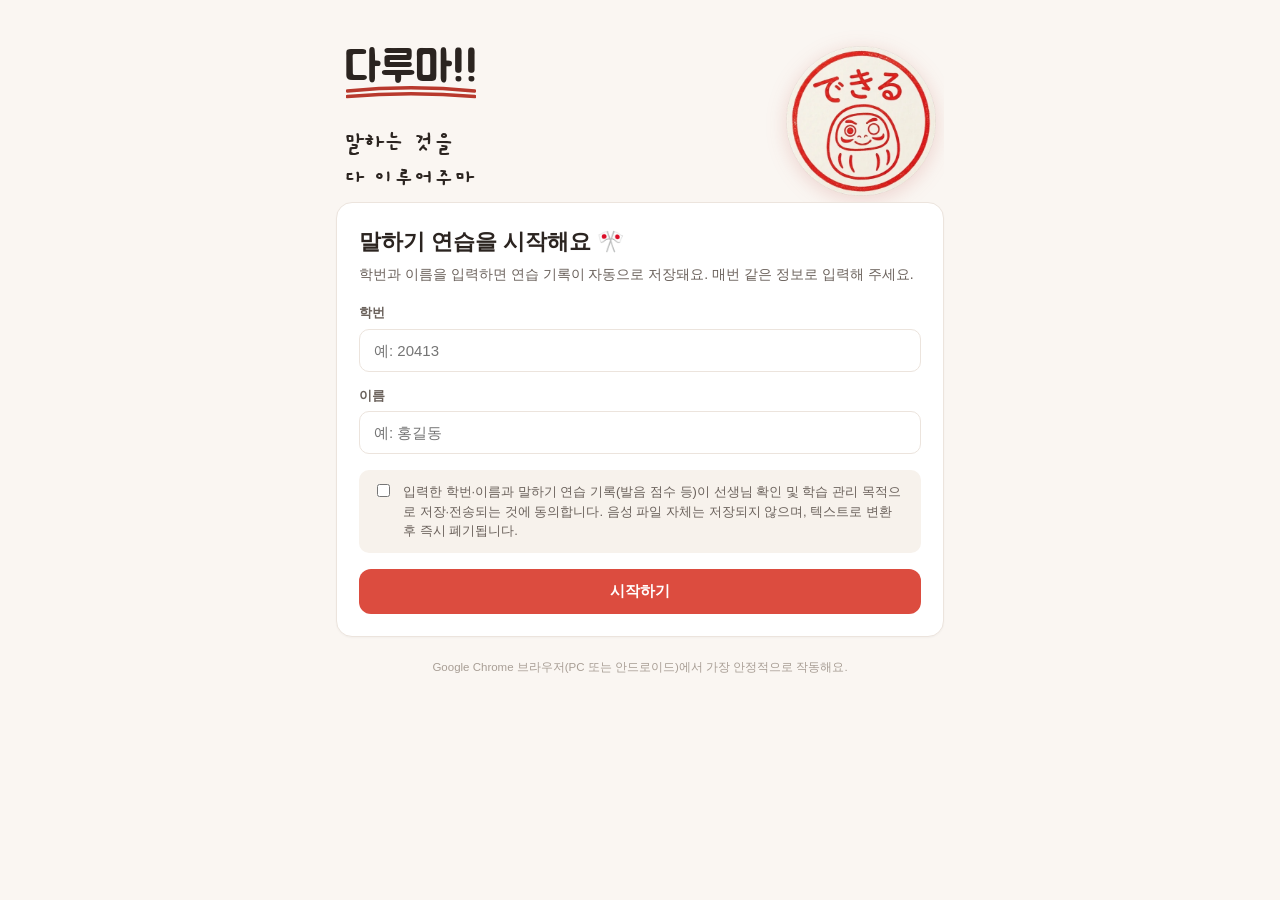
==== commit 93dd2f01: "구글시트 최신 데이터로 Questions.js 동기화, AppsScript_Code.gs 기본값 정리" ====
--- a/problem.html
+++ b/problem.html
@@ -120,40 +120,14 @@
    음성 인식은 학생이 한자 없이 히라가나로만 말해도, 결과 텍스트를 한자로 반환하는 경우가 많습니다
    (예: "あした"라고 말해도 인식 결과는 "明日"로 나옴). questions.js의 <ruby>한자<rt>읽기</rt></ruby>
    표기가 있는 단어는 자동으로 이 사전에 채워지므로 따로 추가할 필요가 없습니다.
-   아래 목록은 오프라인 대비용 기본값이며, Google Apps Script(구글시트의 "한자읽기" 탭)에서
-   실시간으로 불러오는 데 성공하면 그 내용으로 자동 교체됩니다(문제은행과 동일한 방식).
-   즉 앞으로는 이 코드를 직접 건드리지 않아도, 구글시트 "한자읽기" 탭에 "한자":"히라가나" 행을
-   추가/수정하기만 하면 바로 반영됩니다. */
-const READING_OVERRIDES_DEFAULT = {
-  // 긴 단어(구)일수록 위에 먼저 매칭되도록 하기 위해 이 사전은 실제 정렬과 무관하게
-  // 코드에서 자동으로 "글자 수가 긴 것부터" 우선 적용합니다. 순서는 신경쓰지 않아도 됩니다.
-  "明日": "あした",
-  "私": "わたし",
-  "韓国人": "かんこくじん",
-  "高校生": "こうこうせい",
-  "お願いします": "おねがいします",
-  "何ですか": "なんですか",
-  "何が": "なにが",
-  "得意": "とくい",
-  "料理": "りょうり",
-  "数学": "すうがく",
-  "上手": "じょうず",
-  "お喋り": "おしゃべり",
-  "旅行": "りょこう",
-  "音楽": "おんがく",
-  "食べ物": "たべもの",
-  "梅干し": "うめぼし",
-  "苦手": "にがて",
-  "動物": "どうぶつ",
-  "猫": "ねこ",
-  "好き": "すき",
-  "久しぶり": "ひさしぶり",
-  "行ってきます": "いってきます",
-  "お邪魔します": "おじゃまします",
-  "初めまして": "はじめまして",
-  "お帰りなさい": "おかえりなさい",
-  "ご馳走様でした": "ごちそうさまでした",
-};
+   오프라인 대비용 기본값은 questions.js의 READINGS 배열입니다(SENTENCES와 같은 방식).
+   Google Apps Script(구글시트의 "한자읽기" 탭)에서 실시간으로 불러오는 데 성공하면 그 내용으로
+   자동 교체되고, 실패하면 questions.js의 READINGS가 계속 사용됩니다. 즉 앞으로는 이 코드를 직접
+   건드리지 않아도, 구글시트 "한자읽기" 탭에 행을 추가/수정하거나 questions.js의 READINGS만
+   고치면 바로 반영됩니다. */
+const READING_OVERRIDES_DEFAULT = (typeof READINGS !== "undefined")
+  ? READINGS.reduce((map, item) => { if (item && item.kanji) map[item.kanji] = item.reading; return map; }, {})
+  : {};
 let ACTIVE_READING_OVERRIDES = Object.assign({}, READING_OVERRIDES_DEFAULT);
 
 /* =========================================================================
@@ -364,19 +338,22 @@
   const passed = getPassedSet();
   return list.filter(item => passed.has(sentenceId(item))).length;
 }
-/* ---- 모든 카테고리의 모든 문장을 다 통과했는지 확인 (축패스 화면 이동 기준) ---- */
-function isEverythingPassed(){
-  if(ACTIVE_SENTENCES.length === 0) return false;
-  const passed = getPassedSet();
-  return ACTIVE_SENTENCES.every(item => passed.has(sentenceId(item)));
+/* ---- 마지막 카테고리(목록 맨 끝)를 방금 모두 통과했는지 확인 (축패스 화면 이동 기준)
+   다른 카테고리를 다 안 끝냈어도, "마지막 카테고리" 하나를 다 통과하면 축패스로 이동한다.
+   (기존 showCategoryComplete의 "다음 카테고리 없음" 판정과 동일한 기준) ---- */
+function isLastCategoryFullyPassed(cat){
+  const cats = getCategoryList();
+  const lastCat = cats[cats.length - 1];
+  if(!lastCat || cat !== lastCat) return false;
+  return !findFirstUnpassed(cat);
 }
 
 function populateCategories(){
   const cats = getCategoryList();
   const sel = $("#selCategory");
   sel.innerHTML = cats.map(c => `<option value="${c}">${c}</option>`).join("");
-  sel.addEventListener("change", loadCategory);
-}
+}
+$("#selCategory").addEventListener("change", loadCategory);
 
 /* 현재 선택된 카테고리를 기준으로, 아직 통과하지 못한 첫 문장을 보여주거나
    전부 통과했다면 축하 카드를 보여준다. */
@@ -581,7 +558,7 @@
     }
   }
 
-  const finished = pass && isTracked && isEverythingPassed();
+  const finished = pass && isTracked && isLastCategoryFullyPassed($("#selCategory").value);
   renderResult(pass, score, diffHtml, heardText, isTracked, autoAdvance, finished);
 
   if(finished){
@@ -834,17 +811,26 @@
 /* =========================================================================
    초기화
    ========================================================================= */
-async function init(){
+function init(){
   student = loadStudent();
   if(!student){ location.replace("index.html"); return; }
 
   initSpeechWarning();
-  // 성공하면 구글시트 최신 내용, 실패해도 각각 questions.js / READING_OVERRIDES_DEFAULT로 계속 진행
-  await Promise.all([loadSentencesFromSheet(), loadReadingOverridesFromSheet()]);
+  // questions.js 기본값으로 카테고리를 즉시 표시해 구글시트 응답을 기다리느라 화면이 늦게 뜨는 것을 방지.
+  // 구글시트가 더 최신 내용을 갖고 있으면 응답 도착 후 백그라운드에서 갱신한다.
   populateCategories();
   initMain();
   flushPending();
   window.addEventListener("resize", () => { if(student) drawTrend(getLocalHistory()); });
+
+  Promise.all([loadSentencesFromSheet(), loadReadingOverridesFromSheet()]).then(([sentencesUpdated]) => {
+    if(!sentencesUpdated) return;
+    const prevCat = $("#selCategory").value;
+    populateCategories();
+    const cats = getCategoryList();
+    $("#selCategory").value = cats.includes(prevCat) ? prevCat : (cats[0] || "");
+    loadCategory();
+  });
 }
 init();
 
